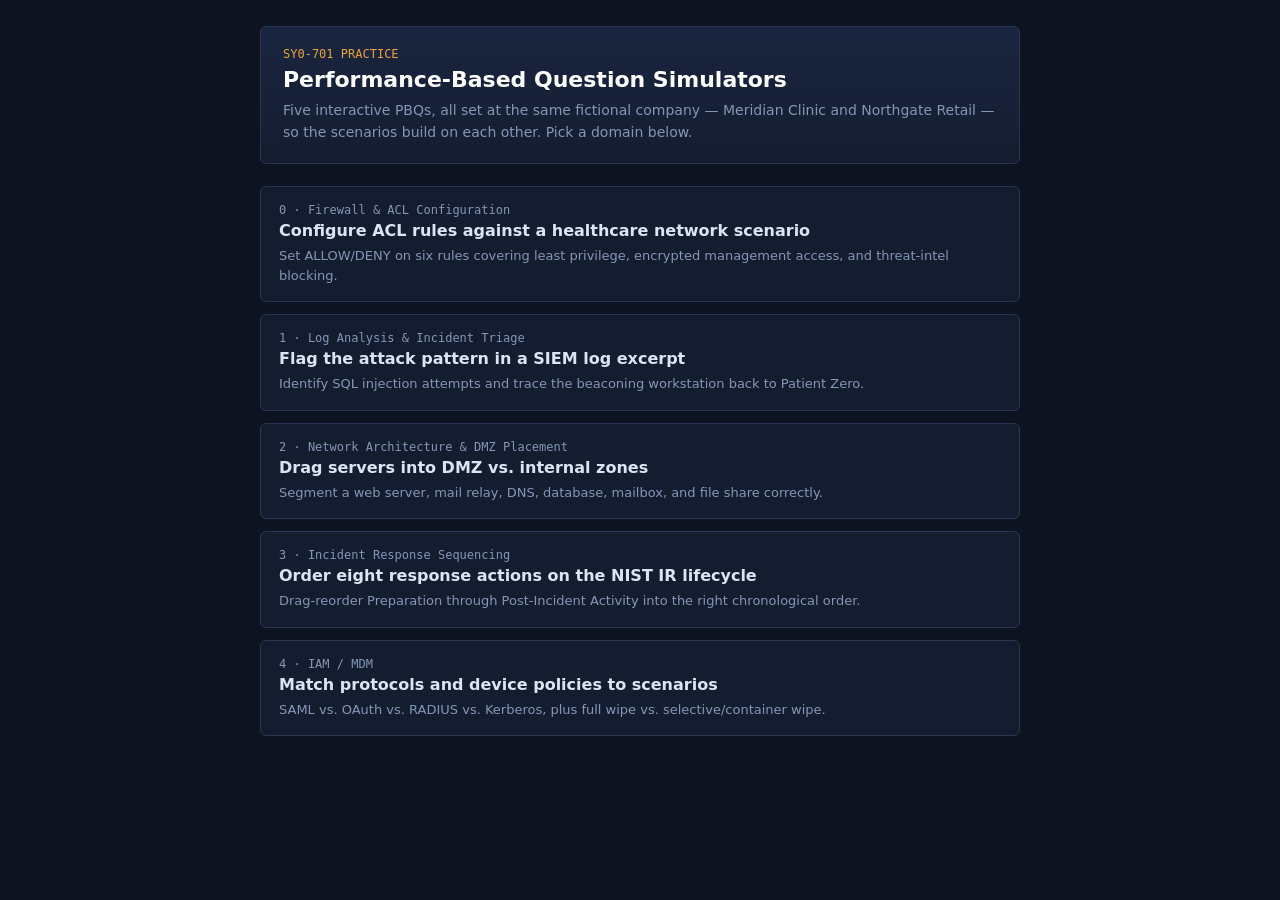
==== index.html @ 475fed22 "Initial commit for Security Plus" ====
<!DOCTYPE html>
<html lang="en">
<head>
<meta charset="UTF-8">
<title>Security+ PBQ Practice — Index</title>
<style>
  :root{
    --bg:#0d1321; --panel:#141d2f; --panel-2:#1a2540; --line:#2a3654;
    --text:#dbe4f5; --muted:#8496b8; --amber:#e8a33d; --cyan:#4fc3d9;
    --mono:'Consolas','SFMono-Regular','Menlo',monospace; --sans:'Segoe UI',system-ui,sans-serif;
  }
  *{box-sizing:border-box;}
  body{margin:0;background:var(--bg);color:var(--text);font-family:var(--sans);padding:26px 16px 60px;}
  .wrap{max-width:760px;margin:0 auto;}
  .banner{border:1px solid var(--line);background:linear-gradient(180deg,var(--panel-2),var(--panel));border-radius:6px;padding:20px 22px;margin-bottom:22px;}
  .tag{font-family:var(--mono);font-size:12px;color:var(--amber);}
  h1{margin:6px 0 8px;font-size:22px;font-weight:600;color:#fff;}
  .banner p{margin:0;color:var(--muted);font-size:14px;line-height:1.55;}
  .card{
    display:block;text-decoration:none;color:var(--text);
    background:var(--panel);border:1px solid var(--line);border-radius:6px;
    padding:16px 18px;margin-bottom:12px;transition:border-color .15s;
  }
  .card:hover{border-color:var(--cyan);}
  .card .num{font-family:var(--mono);font-size:12px;color:var(--muted);}
  .card h2{margin:4px 0 6px;font-size:16px;font-weight:600;}
  .card p{margin:0;font-size:13px;color:var(--muted);line-height:1.5;}
</style>
</head>
<body>
<div class="wrap">
  <div class="banner">
    <div class="tag">SY0-701 PRACTICE</div>
    <h1>Performance-Based Question Simulators</h1>
    <p>Five interactive PBQs, all set at the same fictional company — Meridian Clinic and Northgate Retail — so the scenarios build on each other. Pick a domain below.</p>
  </div>

  <a class="card" href="security-plus-pbq.html">
    <div class="num">0 · Firewall &amp; ACL Configuration</div>
    <h2>Configure ACL rules against a healthcare network scenario</h2>
    <p>Set ALLOW/DENY on six rules covering least privilege, encrypted management access, and threat-intel blocking.</p>
  </a>

  <a class="card" href="security-plus-pbq-suite.html#log">
    <div class="num">1 · Log Analysis &amp; Incident Triage</div>
    <h2>Flag the attack pattern in a SIEM log excerpt</h2>
    <p>Identify SQL injection attempts and trace the beaconing workstation back to Patient Zero.</p>
  </a>

  <a class="card" href="security-plus-pbq-suite.html#dmz">
    <div class="num">2 · Network Architecture &amp; DMZ Placement</div>
    <h2>Drag servers into DMZ vs. internal zones</h2>
    <p>Segment a web server, mail relay, DNS, database, mailbox, and file share correctly.</p>
  </a>

  <a class="card" href="security-plus-pbq-suite.html#ir">
    <div class="num">3 · Incident Response Sequencing</div>
    <h2>Order eight response actions on the NIST IR lifecycle</h2>
    <p>Drag-reorder Preparation through Post-Incident Activity into the right chronological order.</p>
  </a>

  <a class="card" href="security-plus-pbq-suite.html#iam">
    <div class="num">4 · IAM / MDM</div>
    <h2>Match protocols and device policies to scenarios</h2>
    <p>SAML vs. OAuth vs. RADIUS vs. Kerberos, plus full wipe vs. selective/container wipe.</p>
  </a>
</div>
</body>
</html>
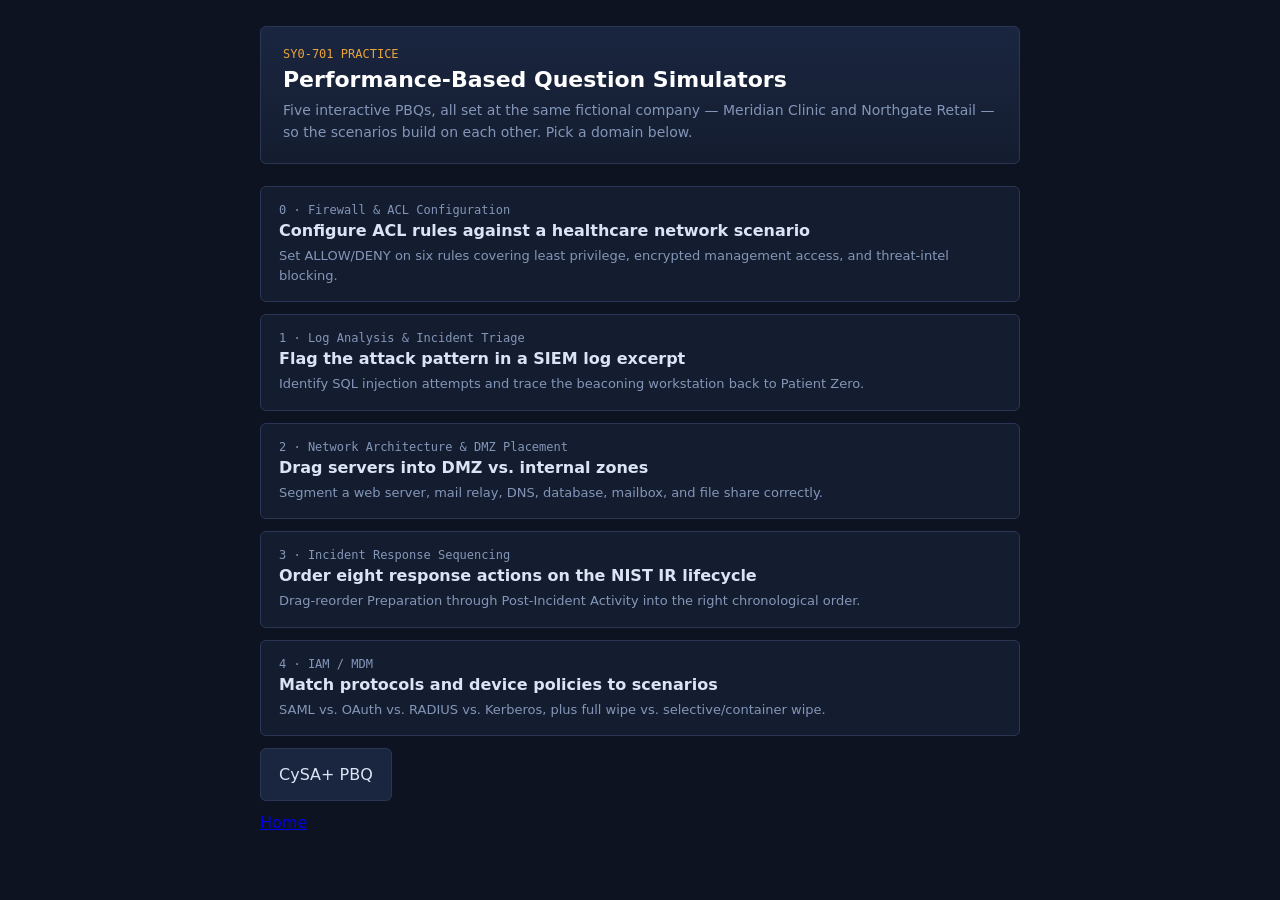
==== commit 5b989b6b: "Add CySA+ PBQ navigation link" ====
--- a/index.html
+++ b/index.html
@@ -64,6 +64,12 @@
     <h2>Match protocols and device policies to scenarios</h2>
     <p>SAML vs. OAuth vs. RADIUS vs. Kerberos, plus full wipe vs. selective/container wipe.</p>
   </a>
+  <a href="cysa-pbq.html" class="cysa-btn">CySA+ PBQ</a>
+  <!-- This is a navigation bar comment -->
+<nav>
+    <a href="index.html">Home</a>
+    <link rel="stylesheet" href="style.css">
+</nav>
 </div>
 </body>
 </html>
--- a/style.css
+++ b/style.css
@@ -0,0 +1,16 @@
+/* This is for the CYSA button on the index page. 
+   It links to the CySA+ PBQ page. */
+.cysa-btn {
+  display: inline-block;
+  background: var(--panel-2);
+  border: 1px solid var(--line);
+  border-radius: 6px;
+  padding: 16px 18px;
+  margin-bottom: 12px;
+  text-decoration: none;
+  color: var(--text);
+  transition: border-color .15s;
+}
+.cysa-btn:hover {
+  border-color: var(--cyan);
+}
